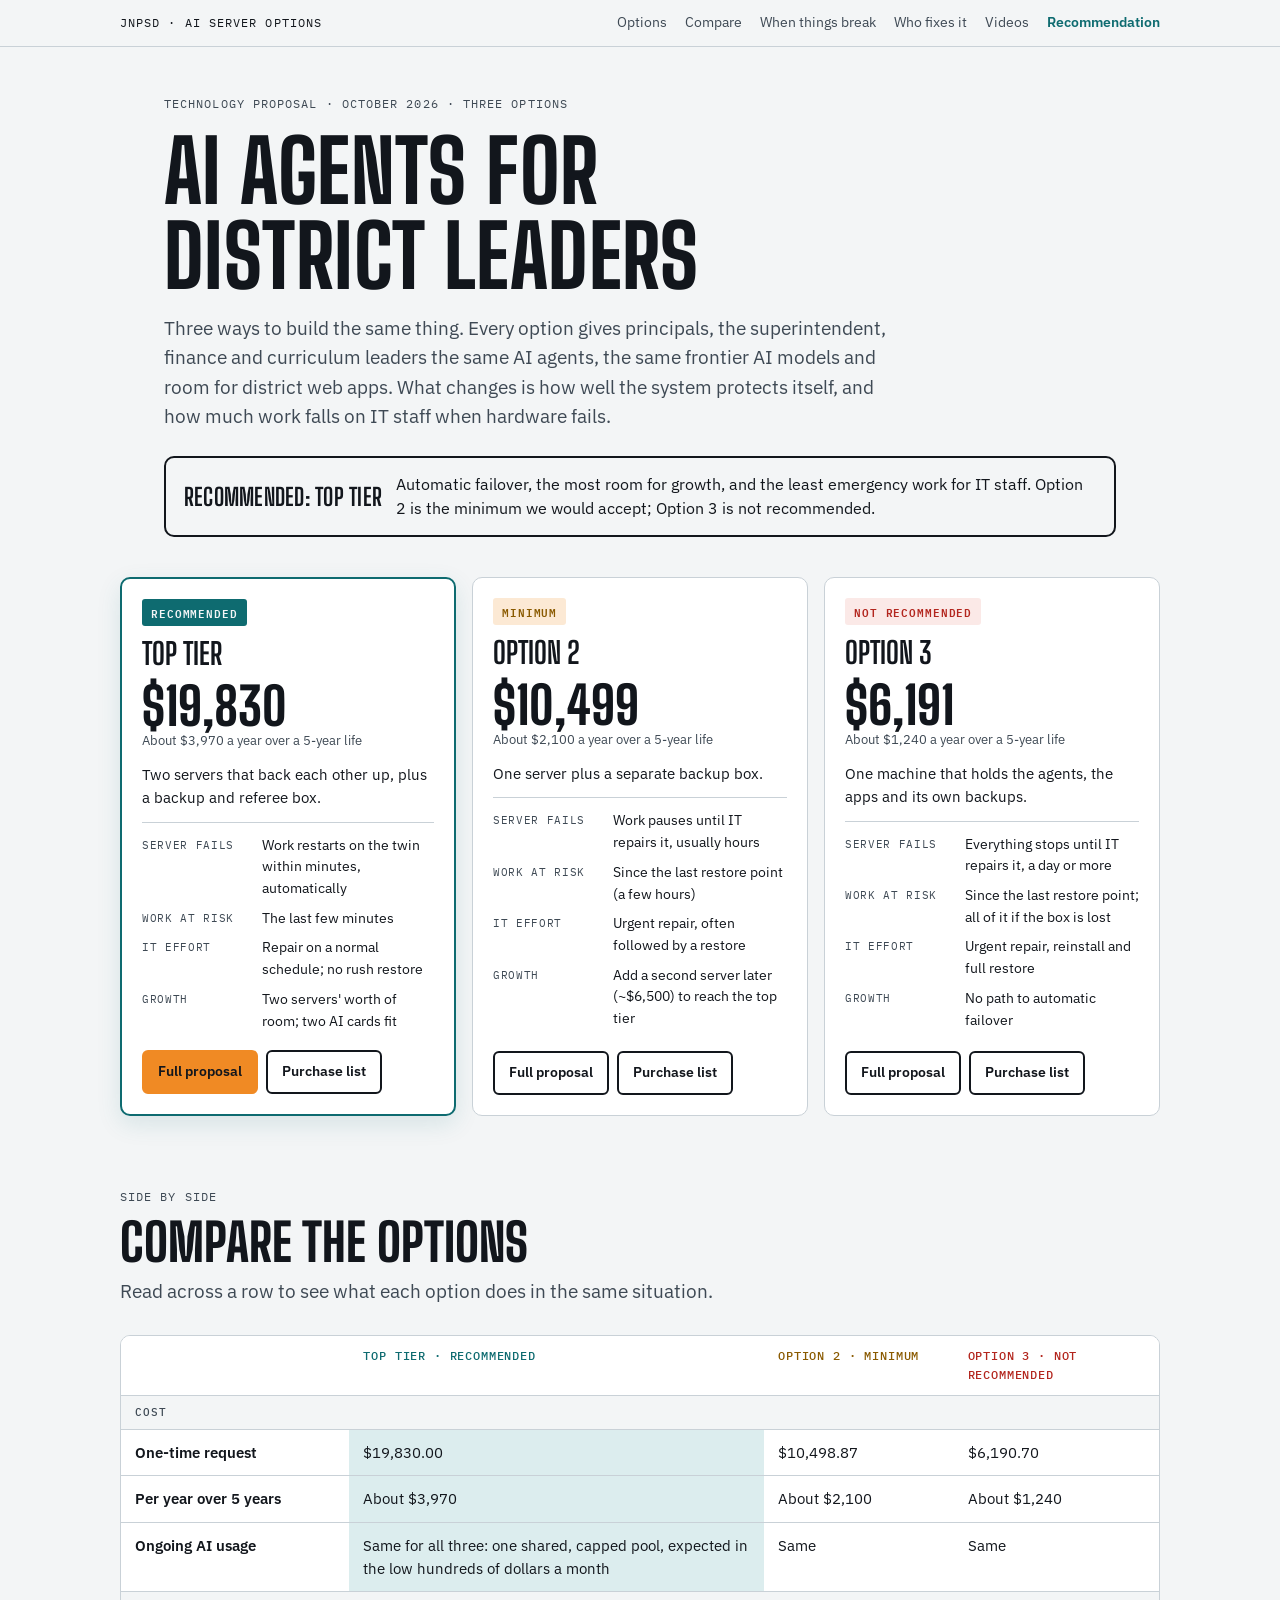
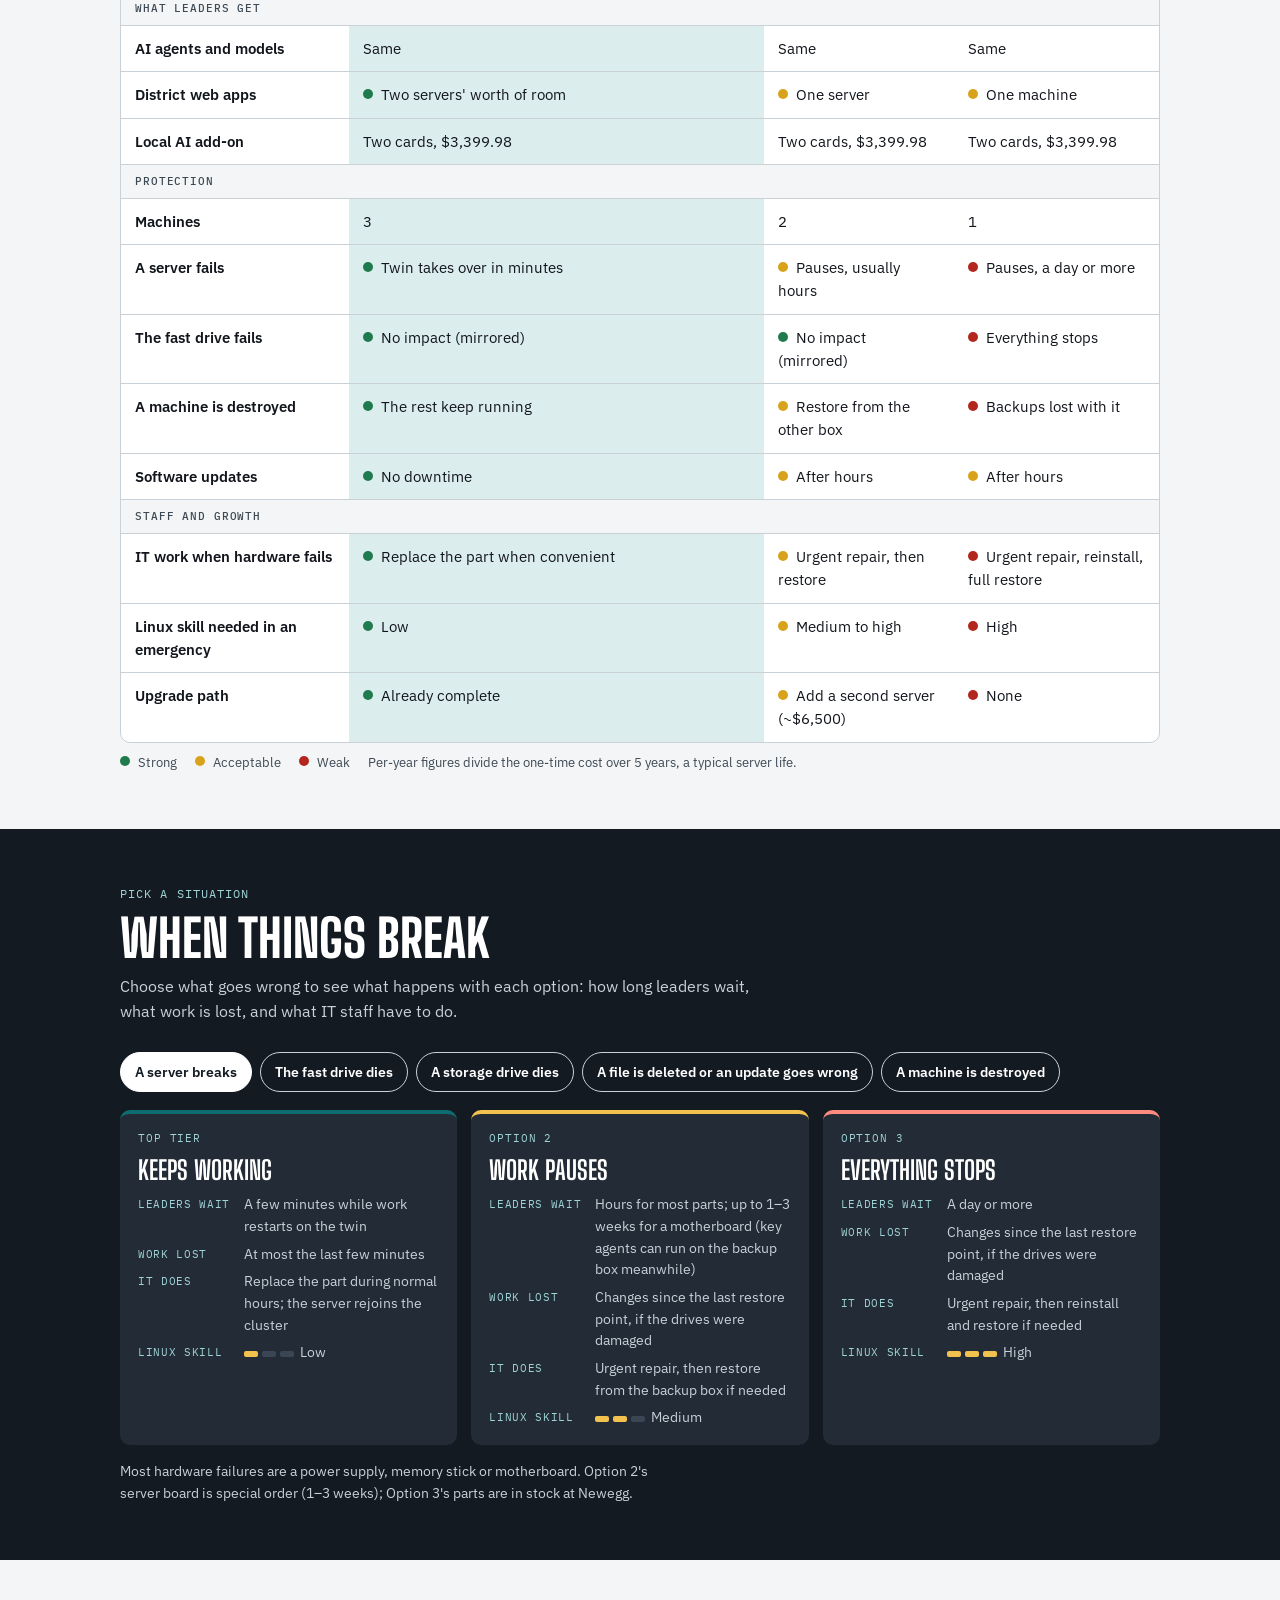
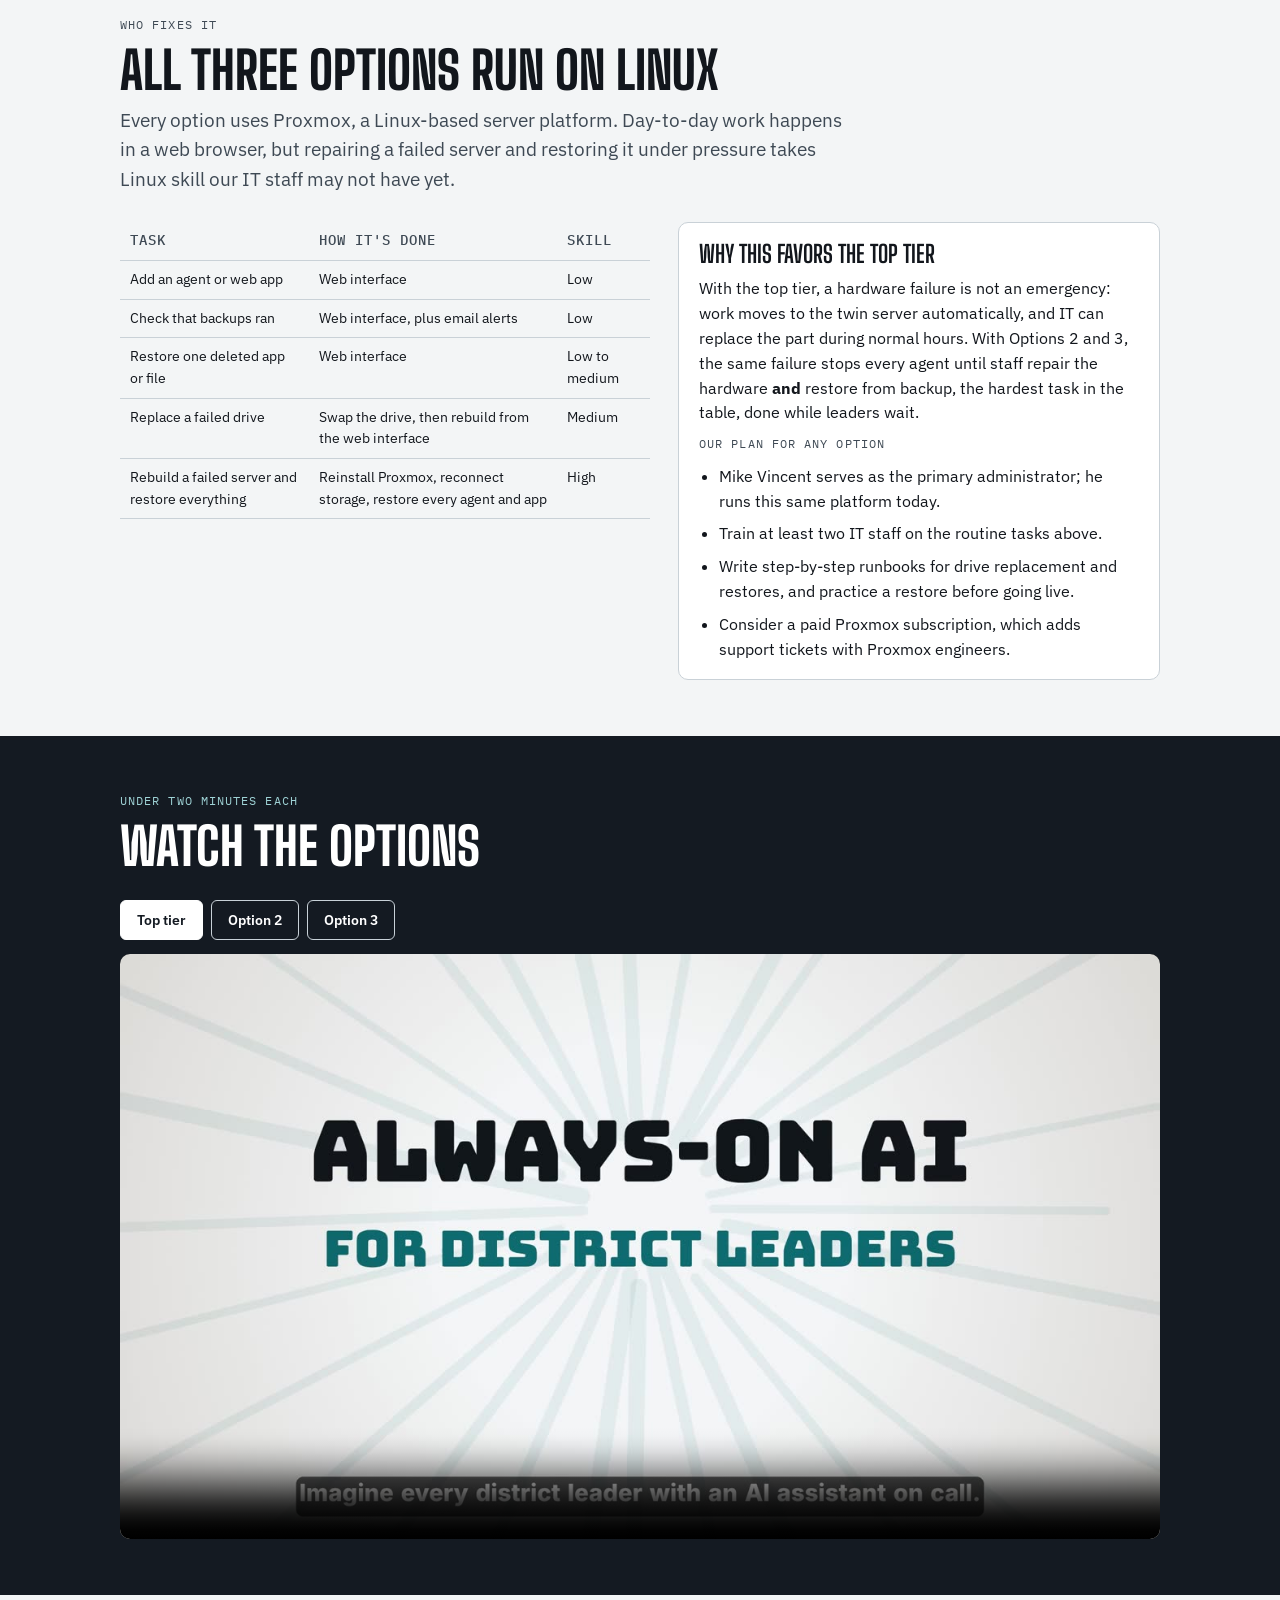
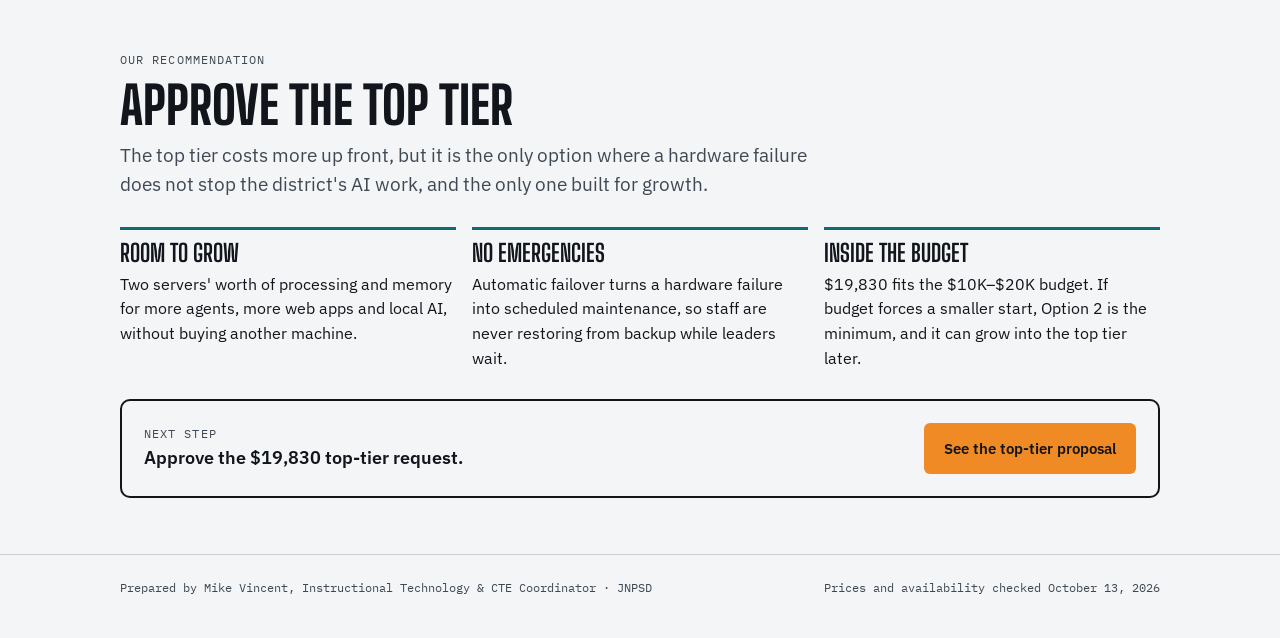
==== index.html @ dfa33cf3 "Add files via upload" ====
<!doctype html>
<html lang="en">
<head>
<meta charset="utf-8">
<meta name="viewport" content="width=device-width, initial-scale=1, viewport-fit=cover">
</head>
<body>
<title>JNPSD AI Server Options</title>
<link rel="preconnect" href="https://fonts.googleapis.com">
<link rel="preconnect" href="https://fonts.gstatic.com" crossorigin>
<link rel="stylesheet" href="https://fonts.googleapis.com/css2?family=Big+Shoulders+Display:wght@700;800&family=IBM+Plex+Mono:wght@500&family=IBM+Plex+Sans:wght@400;500;600;700&display=swap">
<link rel="stylesheet" href="site.css">
<style>
  /* Layout: one reading column; the three options always sit side by side in the same order (Top tier, Option 2, Option 3) so the eye learns the columns once. */
  :root { --tt: var(--teal); --o2: #8A5A00; --o3: var(--bad); }
  @media (prefers-color-scheme: dark) { :root:not([data-theme="light"]) { --o2: #F2C14E; } }
  :root[data-theme="dark"] { --o2: #F2C14E; }

  .hero { padding-block: 48px 32px; display: flex; flex-direction: column; gap: 16px; }
  .hero h1 { max-width: 15ch; }
  .rec-strip { display: flex; gap: 14px; align-items: center; flex-wrap: wrap; border: 2px solid var(--ink); border-radius: 10px; padding: 14px 18px; margin-top: 8px; }
  .rec-strip strong { font-family: var(--f-display); text-transform: uppercase; font-size: 24px; letter-spacing: 0.01em; }
  .rec-strip p { max-width: 70ch; }

  .options { display: grid; grid-template-columns: repeat(3, minmax(0, 1fr)); gap: 16px; }
  @media (max-width: 900px) { .options { grid-template-columns: minmax(0, 1fr); } }
  .opt { background: var(--surface); border: 1px solid var(--rule); border-radius: 10px; padding: 20px; display: flex; flex-direction: column; gap: 12px; min-width: 0; position: relative; }
  .opt.featured { border: 2px solid var(--tt); box-shadow: 0 8px 24px rgba(14,107,112,0.12); }
  .badge { align-self: flex-start; font-family: var(--f-mono); font-size: 11px; letter-spacing: 0.08em; text-transform: uppercase; padding: 5px 9px; border-radius: 3px; font-weight: 600; }
  .b-tt { background: var(--tt); color: var(--bg); }
  .b-o2 { background: var(--warn-soft); color: var(--o2); }
  .b-o3 { background: var(--bad-soft); color: var(--o3); }
  .opt h3 { font-size: 30px; }
  .opt .price { font-family: var(--f-display); font-weight: 800; font-size: 52px; line-height: 0.95; font-variant-numeric: tabular-nums; }
  .opt .per { font-size: 13px; color: var(--ink-2); }
  .opt .one { font-size: 15px; }
  .facts { margin: 0; padding: 0; list-style: none; display: flex; flex-direction: column; gap: 8px; font-size: 14px; border-top: 1px solid var(--rule); padding-top: 12px; }
  .facts li { display: grid; grid-template-columns: 110px minmax(0, 1fr); gap: 10px; }
  .facts .k { font-family: var(--f-mono); font-size: 11px; letter-spacing: 0.06em; text-transform: uppercase; color: var(--ink-2); padding-top: 2px; }
  .opt .links { display: flex; gap: 8px; flex-wrap: wrap; margin-top: auto; padding-top: 6px; }
  .opt .links .btn { padding: 9px 14px; font-size: 14px; }

  table.cmp { min-width: 760px; background: var(--surface); border: 1px solid var(--rule); border-radius: 10px; border-collapse: separate; border-spacing: 0; overflow: hidden; }
  table.cmp th, table.cmp td { padding: 11px 14px; }
  table.cmp thead th { position: sticky; top: 0; background: var(--surface); font-size: 12px; }
  table.cmp thead th:nth-child(2) { color: var(--tt); }
  table.cmp thead th:nth-child(3) { color: var(--o2); }
  table.cmp thead th:nth-child(4) { color: var(--o3); }
  table.cmp td:first-child { font-weight: 600; width: 22%; }
  table.cmp td:nth-child(2) { background: var(--teal-soft); }
  table.cmp tr.group td { background: var(--bg); font-family: var(--f-mono); font-size: 11px; letter-spacing: 0.08em; text-transform: uppercase; color: var(--ink-2); font-weight: 500; padding-block: 8px; }
  table.cmp tr:last-child td { border-bottom: none; }
  .dot { display: inline-block; width: 10px; height: 10px; border-radius: 50%; margin-right: 8px; vertical-align: 1px; }
  .d-good { background: var(--ok); } .d-mid { background: #D9A21B; } .d-bad { background: var(--o3); }
  .legend { display: flex; gap: 18px; flex-wrap: wrap; font-size: 13px; color: var(--ink-2); margin-top: 10px; }

  .scen-pick { display: flex; flex-wrap: wrap; gap: 8px; margin-bottom: 18px; }
  .scen-pick button { font: 600 14px var(--f-body); padding: 10px 14px; border-radius: 999px; border: 1.5px solid var(--band-muted); background: transparent; color: var(--band-ink); cursor: pointer; }
  .scen-pick button[aria-pressed="true"] { background: var(--band-ink); color: var(--band); border-color: var(--band-ink); }
  .scen-grid { display: grid; grid-template-columns: repeat(3, minmax(0, 1fr)); gap: 14px; }
  @media (max-width: 900px) { .scen-grid { grid-template-columns: minmax(0, 1fr); } }
  .scen { background: var(--band-2); border-radius: 10px; padding: 16px 18px; display: flex; flex-direction: column; gap: 10px; min-width: 0; border-top: 4px solid var(--tt); }
  .scen.o2 { border-top-color: #F2C14E; } .scen.o3 { border-top-color: #FF8A80; }
  .scen .name { font-family: var(--f-mono); font-size: 11px; letter-spacing: 0.08em; text-transform: uppercase; color: var(--band-label); }
  .scen .out { font-family: var(--f-display); font-weight: 700; font-size: 26px; line-height: 1.05; text-transform: uppercase; color: var(--band-ink); }
  .scen dl { margin: 0; display: grid; grid-template-columns: 96px minmax(0, 1fr); gap: 6px 10px; font-size: 14px; }
  .scen dt { color: var(--band-label); font-family: var(--f-mono); font-size: 11px; letter-spacing: 0.06em; text-transform: uppercase; padding-top: 2px; }
  .scen dd { margin: 0; color: var(--band-muted); }
  .skill { display: inline-flex; gap: 4px; vertical-align: middle; margin-right: 6px; }
  .skill i { width: 14px; height: 6px; border-radius: 2px; background: #3A4654; }
  .skill i.on { background: #F2C14E; }
  .scen-note { margin-top: 16px; font-size: 14px; }

  .staff { display: grid; grid-template-columns: minmax(0, 1.1fr) minmax(0, 1fr); gap: 28px; align-items: start; }
  @media (max-width: 860px) { .staff { grid-template-columns: minmax(0, 1fr); } }
  .staff ul { margin: 0; padding-left: 20px; display: flex; flex-direction: column; gap: 8px; }
  .callout { background: var(--surface); border: 1px solid var(--rule); border-radius: 10px; padding: 18px 20px; display: flex; flex-direction: column; gap: 10px; }
  .callout h3 { font-size: 24px; }
  table.tasks td, table.tasks th { padding: 8px 10px; font-size: 14px; }

  .vid-tabs { display: flex; gap: 8px; flex-wrap: wrap; margin-bottom: 14px; }
  .vid-tabs button { font: 600 14px var(--f-body); padding: 10px 16px; border-radius: 6px; border: 1.5px solid var(--band-muted); background: transparent; color: var(--band-ink); cursor: pointer; }
  .vid-tabs button[aria-selected="true"] { background: var(--band-ink); color: var(--band); border-color: var(--band-ink); }
  .video-frame { border-radius: 10px; overflow: hidden; background: #000; aspect-ratio: 16 / 9; max-width: 100%; }
  .video-frame video { width: 100%; height: 100%; object-fit: contain; }

  .why { display: grid; grid-template-columns: repeat(3, minmax(0, 1fr)); gap: 16px; }
  @media (max-width: 860px) { .why { grid-template-columns: minmax(0, 1fr); } }
  .why div { border-top: 3px solid var(--tt); padding-top: 10px; display: flex; flex-direction: column; gap: 6px; }
  .why h3 { font-size: 24px; }
  .closing { display: flex; justify-content: space-between; align-items: center; gap: 20px; flex-wrap: wrap; padding: 22px; border: 2px solid var(--ink); border-radius: 10px; }
</style>

<header class="topbar">
  <div class="wrap">
    <a class="brand" href="#top">JNPSD · AI server options</a>
    <nav class="nav" aria-label="Sections">
      <a href="#options">Options</a>
      <a href="#compare">Compare</a>
      <a href="#failures">When things break</a>
      <a href="#staff">Who fixes it</a>
      <a href="#videos">Videos</a>
      <a class="cta-link" href="#recommendation">Recommendation</a>
    </nav>
  </div>
</header>

<main id="top">
  <section class="hero">
    <div class="wrap" style="display: flex; flex-direction: column; gap: 16px">
      <div class="eyebrow">Technology proposal · October 2026 · Three options</div>
      <h1>AI agents for district leaders</h1>
      <p class="lede">Three ways to build the same thing. Every option gives principals, the superintendent, finance and curriculum leaders the same AI agents, the same frontier AI models and room for district web apps. What changes is how well the system protects itself, and how much work falls on IT staff when hardware fails.</p>
      <div class="rec-strip">
        <strong>Recommended: Top tier</strong>
        <p>Automatic failover, the most room for growth, and the least emergency work for IT staff. Option 2 is the minimum we would accept; Option 3 is not recommended.</p>
      </div>
    </div>
  </section>

  <section id="options" style="padding-top: 8px">
    <div class="wrap">
      <div class="options">
        <article class="opt featured">
          <span class="badge b-tt">Recommended</span>
          <h3>Top tier</h3>
          <div><div class="price">$19,830</div><div class="per">About $3,970 a year over a 5-year life</div></div>
          <p class="one">Two servers that back each other up, plus a backup and referee box.</p>
          <ul class="facts">
            <li><span class="k">Server fails</span><span>Work restarts on the twin within minutes, automatically</span></li>
            <li><span class="k">Work at risk</span><span>The last few minutes</span></li>
            <li><span class="k">IT effort</span><span>Repair on a normal schedule; no rush restore</span></li>
            <li><span class="k">Growth</span><span>Two servers' worth of room; two AI cards fit</span></li>
          </ul>
          <div class="links"><a class="btn btn-primary" href="top-tier/">Full proposal</a><a class="btn btn-ghost" href="top-tier/purchase-list.html">Purchase list</a></div>
        </article>
        <article class="opt">
          <span class="badge b-o2">Minimum</span>
          <h3>Option 2</h3>
          <div><div class="price">$10,499</div><div class="per">About $2,100 a year over a 5-year life</div></div>
          <p class="one">One server plus a separate backup box.</p>
          <ul class="facts">
            <li><span class="k">Server fails</span><span>Work pauses until IT repairs it, usually hours</span></li>
            <li><span class="k">Work at risk</span><span>Since the last restore point (a few hours)</span></li>
            <li><span class="k">IT effort</span><span>Urgent repair, often followed by a restore</span></li>
            <li><span class="k">Growth</span><span>Add a second server later (~$6,500) to reach the top tier</span></li>
          </ul>
          <div class="links"><a class="btn btn-ghost" href="option-2/">Full proposal</a><a class="btn btn-ghost" href="option-2/purchase-list.html">Purchase list</a></div>
        </article>
        <article class="opt">
          <span class="badge b-o3">Not recommended</span>
          <h3>Option 3</h3>
          <div><div class="price">$6,191</div><div class="per">About $1,240 a year over a 5-year life</div></div>
          <p class="one">One machine that holds the agents, the apps and its own backups.</p>
          <ul class="facts">
            <li><span class="k">Server fails</span><span>Everything stops until IT repairs it, a day or more</span></li>
            <li><span class="k">Work at risk</span><span>Since the last restore point; all of it if the box is lost</span></li>
            <li><span class="k">IT effort</span><span>Urgent repair, reinstall and full restore</span></li>
            <li><span class="k">Growth</span><span>No path to automatic failover</span></li>
          </ul>
          <div class="links"><a class="btn btn-ghost" href="option-3/">Full proposal</a><a class="btn btn-ghost" href="option-3/purchase-list.html">Purchase list</a></div>
        </article>
      </div>
    </div>
  </section>

  <section id="compare" style="padding-top: 16px">
    <div class="wrap">
      <div class="section-head">
        <div class="eyebrow">Side by side</div>
        <h2>Compare the options</h2>
        <p class="lede">Read across a row to see what each option does in the same situation.</p>
      </div>
      <div class="table-scroll">
        <table class="cmp">
          <thead><tr><th></th><th>Top tier · Recommended</th><th>Option 2 · Minimum</th><th>Option 3 · Not recommended</th></tr></thead>
          <tbody>
            <tr class="group"><td colspan="4">Cost</td></tr>
            <tr><td>One-time request</td><td>$19,830.00</td><td>$10,498.87</td><td>$6,190.70</td></tr>
            <tr><td>Per year over 5 years</td><td>About $3,970</td><td>About $2,100</td><td>About $1,240</td></tr>
            <tr><td>Ongoing AI usage</td><td>Same for all three: one shared, capped pool, expected in the low hundreds of dollars a month</td><td>Same</td><td>Same</td></tr>
            <tr class="group"><td colspan="4">What leaders get</td></tr>
            <tr><td>AI agents and models</td><td>Same</td><td>Same</td><td>Same</td></tr>
            <tr><td>District web apps</td><td><span class="dot d-good"></span>Two servers' worth of room</td><td><span class="dot d-mid"></span>One server</td><td><span class="dot d-mid"></span>One machine</td></tr>
            <tr><td>Local AI add-on</td><td>Two cards, $3,399.98</td><td>Two cards, $3,399.98</td><td>Two cards, $3,399.98</td></tr>
            <tr class="group"><td colspan="4">Protection</td></tr>
            <tr><td>Machines</td><td>3</td><td>2</td><td>1</td></tr>
            <tr><td>A server fails</td><td><span class="dot d-good"></span>Twin takes over in minutes</td><td><span class="dot d-mid"></span>Pauses, usually hours</td><td><span class="dot d-bad"></span>Pauses, a day or more</td></tr>
            <tr><td>The fast drive fails</td><td><span class="dot d-good"></span>No impact (mirrored)</td><td><span class="dot d-good"></span>No impact (mirrored)</td><td><span class="dot d-bad"></span>Everything stops</td></tr>
            <tr><td>A machine is destroyed</td><td><span class="dot d-good"></span>The rest keep running</td><td><span class="dot d-mid"></span>Restore from the other box</td><td><span class="dot d-bad"></span>Backups lost with it</td></tr>
            <tr><td>Software updates</td><td><span class="dot d-good"></span>No downtime</td><td><span class="dot d-mid"></span>After hours</td><td><span class="dot d-mid"></span>After hours</td></tr>
            <tr class="group"><td colspan="4">Staff and growth</td></tr>
            <tr><td>IT work when hardware fails</td><td><span class="dot d-good"></span>Replace the part when convenient</td><td><span class="dot d-mid"></span>Urgent repair, then restore</td><td><span class="dot d-bad"></span>Urgent repair, reinstall, full restore</td></tr>
            <tr><td>Linux skill needed in an emergency</td><td><span class="dot d-good"></span>Low</td><td><span class="dot d-mid"></span>Medium to high</td><td><span class="dot d-bad"></span>High</td></tr>
            <tr><td>Upgrade path</td><td><span class="dot d-good"></span>Already complete</td><td><span class="dot d-mid"></span>Add a second server (~$6,500)</td><td><span class="dot d-bad"></span>None</td></tr>
          </tbody>
        </table>
      </div>
      <div class="legend"><span><span class="dot d-good"></span>Strong</span><span><span class="dot d-mid"></span>Acceptable</span><span><span class="dot d-bad"></span>Weak</span><span>Per-year figures divide the one-time cost over 5 years, a typical server life.</span></div>
    </div>
  </section>

  <section id="failures" class="band">
    <div class="wrap">
      <div class="section-head">
        <div class="eyebrow">Pick a situation</div>
        <h2>When things break</h2>
        <p>Choose what goes wrong to see what happens with each option: how long leaders wait, what work is lost, and what IT staff have to do.</p>
      </div>
      <div class="scen-pick" role="group" aria-label="Failure situations" id="scen-pick"></div>
      <div class="scen-grid" id="scen-grid" aria-live="polite"></div>
      <p class="scen-note" id="scen-note"></p>
    </div>
  </section>

  <section id="staff">
    <div class="wrap">
      <div class="section-head">
        <div class="eyebrow">Who fixes it</div>
        <h2>All three options run on Linux</h2>
        <p class="lede">Every option uses Proxmox, a Linux-based server platform. Day-to-day work happens in a web browser, but repairing a failed server and restoring it under pressure takes Linux skill our IT staff may not have yet.</p>
      </div>
      <div class="staff">
        <div class="table-scroll">
          <table class="tasks">
            <thead><tr><th>Task</th><th>How it's done</th><th>Skill</th></tr></thead>
            <tbody>
              <tr><td>Add an agent or web app</td><td>Web interface</td><td>Low</td></tr>
              <tr><td>Check that backups ran</td><td>Web interface, plus email alerts</td><td>Low</td></tr>
              <tr><td>Restore one deleted app or file</td><td>Web interface</td><td>Low to medium</td></tr>
              <tr><td>Replace a failed drive</td><td>Swap the drive, then rebuild from the web interface</td><td>Medium</td></tr>
              <tr><td>Rebuild a failed server and restore everything</td><td>Reinstall Proxmox, reconnect storage, restore every agent and app</td><td>High</td></tr>
            </tbody>
          </table>
        </div>
        <div class="callout">
          <h3>Why this favors the top tier</h3>
          <p>With the top tier, a hardware failure is not an emergency: work moves to the twin server automatically, and IT can replace the part during normal hours. With Options 2 and 3, the same failure stops every agent until staff repair the hardware <strong>and</strong> restore from backup, the hardest task in the table, done while leaders wait.</p>
          <div class="eyebrow">Our plan for any option</div>
          <ul>
            <li>Mike Vincent serves as the primary administrator; he runs this same platform today.</li>
            <li>Train at least two IT staff on the routine tasks above.</li>
            <li>Write step-by-step runbooks for drive replacement and restores, and practice a restore before going live.</li>
            <li>Consider a paid Proxmox subscription, which adds support tickets with Proxmox engineers.</li>
          </ul>
        </div>
      </div>
    </div>
  </section>

  <section id="videos" class="band">
    <div class="wrap">
      <div class="section-head">
        <div class="eyebrow">Under two minutes each</div>
        <h2>Watch the options</h2>
      </div>
      <div class="vid-tabs" role="tablist" aria-label="Option videos">
        <button role="tab" id="tab-tt" aria-selected="true" aria-controls="vid-panel" data-src="top-tier/video/commercial.mp4" data-poster="top-tier/img/poster.jpg">Top tier</button>
        <button role="tab" id="tab-o2" aria-selected="false" aria-controls="vid-panel" data-src="option-2/video/commercial.mp4" data-poster="option-2/img/poster.jpg">Option 2</button>
        <button role="tab" id="tab-o3" aria-selected="false" aria-controls="vid-panel" data-src="option-3/video/commercial.mp4" data-poster="option-3/img/poster.jpg">Option 3</button>
      </div>
      <div class="video-frame" id="vid-panel" role="tabpanel" aria-labelledby="tab-tt">
        <video id="vid" controls preload="metadata" playsinline poster="top-tier/img/poster.jpg" src="top-tier/video/commercial.mp4"></video>
      </div>
    </div>
  </section>

  <section id="recommendation">
    <div class="wrap">
      <div class="section-head">
        <div class="eyebrow">Our recommendation</div>
        <h2>Approve the top tier</h2>
        <p class="lede">The top tier costs more up front, but it is the only option where a hardware failure does not stop the district's AI work, and the only one built for growth.</p>
      </div>
      <div class="why">
        <div><h3>Room to grow</h3><p>Two servers' worth of processing and memory for more agents, more web apps and local AI, without buying another machine.</p></div>
        <div><h3>No emergencies</h3><p>Automatic failover turns a hardware failure into scheduled maintenance, so staff are never restoring from backup while leaders wait.</p></div>
        <div><h3>Inside the budget</h3><p>$19,830 fits the $10K–$20K budget. If budget forces a smaller start, Option 2 is the minimum, and it can grow into the top tier later.</p></div>
      </div>
      <div class="closing" style="margin-top: 28px">
        <div><div class="eyebrow">Next step</div><p style="font-size: 18px; font-weight: 600">Approve the $19,830 top-tier request.</p></div>
        <a class="btn btn-primary" href="top-tier/">See the top-tier proposal</a>
      </div>
    </div>
  </section>
</main>

<footer class="footer">
  <div class="wrap">
    <span>Prepared by Mike Vincent, Instructional Technology &amp; CTE Coordinator · JNPSD</span>
    <span>Prices and availability checked October 13, 2026</span>
  </div>
</footer>

<script>
(function () {
  // What happens in each situation, per option. Skill: 1 low … 3 high.
  const SCEN = [
    { id: 'server', label: 'A server breaks', note: 'Most hardware failures are a power supply, memory stick or motherboard. Option 2\'s server board is special order (1–3 weeks); Option 3\'s parts are in stock at Newegg.',
      o: [
        { out: 'Keeps working', wait: 'A few minutes while work restarts on the twin', lost: 'At most the last few minutes', it: 'Replace the part during normal hours; the server rejoins the cluster', skill: 1 },
        { out: 'Work pauses', wait: 'Hours for most parts; up to 1–3 weeks for a motherboard (key agents can run on the backup box meanwhile)', lost: 'Changes since the last restore point, if the drives were damaged', it: 'Urgent repair, then restore from the backup box if needed', skill: 2 },
        { out: 'Everything stops', wait: 'A day or more', lost: 'Changes since the last restore point, if the drives were damaged', it: 'Urgent repair, then reinstall and restore if needed', skill: 3 },
      ] },
    { id: 'fast', label: 'The fast drive dies', note: 'The fast NVMe drive holds the agents and apps. Mirroring means a second copy is always running.',
      o: [
        { out: 'Keeps working', wait: 'None', lost: 'Nothing', it: 'Swap the drive when convenient; the mirror rebuilds', skill: 1 },
        { out: 'Keeps working', wait: 'None', lost: 'Nothing', it: 'Swap the drive when convenient; the mirror rebuilds', skill: 1 },
        { out: 'Everything stops', wait: 'A day or two', lost: 'Changes since the last restore point', it: 'Replace the drive, reinstall Proxmox, restore every agent and app', skill: 3 },
      ] },
    { id: 'disk', label: 'A storage drive dies', note: 'Every option can lose one storage drive without losing data. A second failure before the rebuild finishes is the risk.',
      o: [
        { out: 'Keeps working', wait: 'None', lost: 'Nothing; a spare drive is already on the shelf', it: 'Swap in the spare; the pool rebuilds', skill: 2 },
        { out: 'Keeps working', wait: 'None', lost: 'Nothing', it: 'Order and swap the drive; the mirror rebuilds', skill: 2 },
        { out: 'Keeps working', wait: 'None', lost: 'Nothing, unless a second drive fails during the rebuild', it: 'Order and swap the drive; the pool rebuilds', skill: 2 },
      ] },
    { id: 'oops', label: 'A file is deleted or an update goes wrong', note: 'Restore points cover mistakes in every option. Restoring one app is a few clicks in the web interface.',
      o: [
        { out: 'Roll it back', wait: 'Minutes for the affected app', lost: 'Changes since the last restore point (nightly)', it: 'Restore that app from the web interface', skill: 1 },
        { out: 'Roll it back', wait: 'Minutes for the affected app', lost: 'Changes since the last restore point (every few hours)', it: 'Restore that app from the web interface', skill: 1 },
        { out: 'Roll it back', wait: 'Minutes for the affected app', lost: 'Changes since the last restore point (every few hours)', it: 'Restore that app from the web interface', skill: 1 },
      ] },
    { id: 'lost', label: 'A machine is destroyed', note: 'Fire, theft, a power surge or a failed controller. A whole-room event affects every option, so an off-site copy of the backups is wise in all three.',
      o: [
        { out: 'Keeps working', wait: 'Minutes if a server is lost; none if the backup box is lost', lost: 'At most the last few minutes', it: 'Replace the machine and rejoin it to the cluster', skill: 2 },
        { out: 'Work pauses', wait: 'Days to weeks to replace the server; key agents can run on the backup box', lost: 'Changes since the last restore point', it: 'Rebuild the server and restore everything from the backup box', skill: 3 },
        { out: 'Everything lost', wait: 'Weeks to rebuild from scratch', lost: 'Everything, unless an off-site copy was kept', it: 'Buy new hardware and rebuild every agent and app', skill: 3 },
      ] },
  ];
  const NAMES = [['tt', 'Top tier'], ['o2', 'Option 2'], ['o3', 'Option 3']];
  const SKILL = ['', 'Low', 'Medium', 'High'];
  const pick = document.getElementById('scen-pick'), grid = document.getElementById('scen-grid'), note = document.getElementById('scen-note');
  const esc = (s) => String(s).replace(/[&<>"]/g, (c) => ({ '&': '&amp;', '<': '&lt;', '>': '&gt;', '"': '&quot;' }[c]));
  function show(id) {
    const sc = SCEN.find((x) => x.id === id) || SCEN[0];
    pick.querySelectorAll('button').forEach((b) => b.setAttribute('aria-pressed', String(b.dataset.id === sc.id)));
    grid.innerHTML = sc.o.map((r, i) => `
      <div class="scen ${NAMES[i][0]}">
        <div class="name">${NAMES[i][1]}</div>
        <div class="out">${esc(r.out)}</div>
        <dl>
          <dt>Leaders wait</dt><dd>${esc(r.wait)}</dd>
          <dt>Work lost</dt><dd>${esc(r.lost)}</dd>
          <dt>IT does</dt><dd>${esc(r.it)}</dd>
          <dt>Linux skill</dt><dd><span class="skill" aria-hidden="true">${[1, 2, 3].map((n) => `<i class="${n <= r.skill ? 'on' : ''}"></i>`).join('')}</span>${SKILL[r.skill]}</dd>
        </dl>
      </div>`).join('');
    note.textContent = sc.note;
  }
  pick.innerHTML = SCEN.map((s) => `<button type="button" data-id="${s.id}" aria-pressed="false">${esc(s.label)}</button>`).join('');
  pick.addEventListener('click', (e) => { const b = e.target.closest('button'); if (b) show(b.dataset.id); });
  show('server');

  // video tabs
  const vid = document.getElementById('vid'), panel = document.getElementById('vid-panel');
  document.querySelectorAll('.vid-tabs button').forEach((b) => b.addEventListener('click', () => {
    document.querySelectorAll('.vid-tabs button').forEach((x) => x.setAttribute('aria-selected', String(x === b)));
    vid.pause(); vid.poster = b.dataset.poster; vid.src = b.dataset.src; vid.load();
    panel.setAttribute('aria-labelledby', b.id);
  }));
})();
</script>

</body>
</html>
---- site.css ----
/* Layout: a single reading column (max 1080px) with full-bleed bands for the video and the "four layers" story. Same identity as the printed packet. */
:root {
  --bg: #F3F5F6;
  --surface: #FFFFFF;
  --ink: #12161C;
  --ink-2: #3E4954;
  --rule: #C9D1D7;
  --teal: #0E6B70;
  --teal-soft: #DCEDEE;
  --accent: #F08A24;
  --on-accent: #12161C;
  --band: #141A22;
  --band-2: #222B36;
  --band-ink: #FFFFFF;
  --band-muted: #C8D1D8;
  --band-label: #9FD3D6;
  --ok: #1F7A4D;
  --ok-soft: #DDF1E6;
  --warn: #9A5300;
  --warn-soft: #FCE9D4;
  --bad: #B3261E;
  --bad-soft: #FBE9E7;
  --f-display: 'Big Shoulders Display', 'Arial Narrow', 'Helvetica Neue', sans-serif;
  --f-body: 'IBM Plex Sans', 'Helvetica Neue', Arial, sans-serif;
  --f-mono: 'IBM Plex Mono', 'Courier New', monospace;
}
@media (prefers-color-scheme: dark) {
  :root:not([data-theme="light"]) {
    --bg: #0F1419; --surface: #18202A; --ink: #E9EEF1; --ink-2: #A9B6C0; --rule: #2E3A46;
    --teal: #5FC0C5; --teal-soft: #15343A; --accent: #F59A3C; --on-accent: #12161C;
    --band: #0A0E13; --band-2: #1C252F; --band-ink: #FFFFFF; --band-muted: #B9C4CC; --band-label: #9FD3D6;
    --ok: #6FD39D; --ok-soft: #15362A; --warn: #F5B26B; --warn-soft: #3A2814; --bad: #FF8A80; --bad-soft: #3A1714;
    color-scheme: dark;
  }
}
:root[data-theme="dark"] {
  --bg: #0F1419; --surface: #18202A; --ink: #E9EEF1; --ink-2: #A9B6C0; --rule: #2E3A46;
  --teal: #5FC0C5; --teal-soft: #15343A; --accent: #F59A3C; --on-accent: #12161C;
  --band: #0A0E13; --band-2: #1C252F; --band-ink: #FFFFFF; --band-muted: #B9C4CC; --band-label: #9FD3D6;
  --ok: #6FD39D; --ok-soft: #15362A; --warn: #F5B26B; --warn-soft: #3A2814; --bad: #FF8A80; --bad-soft: #3A1714;
  color-scheme: dark;
}

* { box-sizing: border-box; }
body { margin: 0; background: var(--bg); color: var(--ink); font-family: var(--f-body); font-size: 16px; line-height: 1.55; }
a { color: var(--teal); text-underline-offset: 3px; }
a:focus-visible, button:focus-visible { outline: 3px solid var(--accent); outline-offset: 2px; border-radius: 4px; }
img, video { max-width: 100%; height: auto; display: block; }

.wrap { max-width: 1080px; margin: 0 auto; padding-inline: 20px; }
.eyebrow { font-family: var(--f-mono); font-size: 12px; letter-spacing: 0.09em; text-transform: uppercase; color: var(--ink-2); }
h1, h2, h3 { font-family: var(--f-display); text-transform: uppercase; line-height: 0.98; margin: 0; text-wrap: balance; }
h1 { font-weight: 800; font-size: clamp(46px, 7.5vw, 86px); letter-spacing: 0.005em; }
h2 { font-weight: 800; font-size: clamp(34px, 5vw, 52px); }
h3 { font-weight: 700; font-size: 26px; line-height: 1.05; }
p { margin: 0; max-width: 66ch; }
.lede { font-size: 19px; color: var(--ink-2); }
.num { font-variant-numeric: tabular-nums; }

/* top bar */
.topbar { position: sticky; top: env(safe-area-inset-top, 0px); z-index: 10; background: var(--bg); border-bottom: 1px solid var(--rule); }
.topbar .wrap { display: flex; align-items: center; justify-content: space-between; gap: 16px; padding-block: 12px; flex-wrap: wrap; }
.brand { font-family: var(--f-mono); font-size: 12px; letter-spacing: 0.09em; text-transform: uppercase; color: var(--ink); text-decoration: none; }
.nav { display: flex; gap: 6px 18px; flex-wrap: wrap; font-size: 14px; }
.nav a { color: var(--ink-2); text-decoration: none; }
.nav a:hover { color: var(--teal); }
.nav a.cta-link { color: var(--teal); font-weight: 600; }

.btn { display: inline-flex; align-items: center; gap: 8px; font-family: var(--f-body); font-weight: 600; font-size: 15px; padding: 12px 18px; border-radius: 6px; text-decoration: none; border: 2px solid transparent; cursor: pointer; }
.btn-primary { background: var(--accent); color: var(--on-accent); }
.btn-primary:hover { filter: brightness(1.05); }
.btn-ghost { border-color: var(--ink); color: var(--ink); background: transparent; }
.btn-ghost:hover { background: var(--ink); color: var(--bg); }

section { padding-block: 56px; }
.section-head { display: flex; flex-direction: column; gap: 10px; margin-bottom: 28px; }
.grid-2 { display: grid; grid-template-columns: repeat(2, minmax(0, 1fr)); gap: 24px; }
.grid-3 { display: grid; grid-template-columns: repeat(3, minmax(0, 1fr)); gap: 20px; }
.grid-4 { display: grid; grid-template-columns: repeat(4, minmax(0, 1fr)); gap: 18px; }
@media (max-width: 900px) { .grid-4 { grid-template-columns: repeat(2, minmax(0, 1fr)); } .grid-3 { grid-template-columns: minmax(0, 1fr); } }
@media (max-width: 640px) { .grid-2, .grid-4 { grid-template-columns: minmax(0, 1fr); } section { padding-block: 40px; } }

.band { background: var(--band); color: var(--band-ink); }
.band .eyebrow { color: var(--band-label); }
.band p { color: var(--band-muted); }

.chip { display: inline-flex; align-items: center; gap: 6px; font-family: var(--f-mono); font-size: 11px; letter-spacing: 0.06em; text-transform: uppercase; padding: 4px 8px; border-radius: 3px; white-space: nowrap; }
.chip-ok { background: var(--ok-soft); color: var(--ok); }
.chip-warn { background: var(--warn-soft); color: var(--warn); }
.chip::before { content: ''; width: 7px; height: 7px; border-radius: 50%; background: currentColor; }

.table-scroll { overflow-x: auto; }
table { border-collapse: collapse; width: 100%; font-size: 15px; }
th, td { text-align: left; vertical-align: top; padding: 10px 12px; border-bottom: 1px solid var(--rule); }
th { font-family: var(--f-mono); font-size: 11px; letter-spacing: 0.07em; text-transform: uppercase; color: var(--ink-2); font-weight: 500; }
td.r, th.r { text-align: right; font-variant-numeric: tabular-nums; white-space: nowrap; }
tr.total td { font-weight: 700; border-bottom: none; background: var(--accent); color: var(--on-accent); }

.footer { border-top: 1px solid var(--rule); padding-block: 24px 40px; font-family: var(--f-mono); font-size: 12px; color: var(--ink-2); }
.footer .wrap { display: flex; justify-content: space-between; gap: 12px; flex-wrap: wrap; }

@media (prefers-reduced-motion: reduce) { * { scroll-behavior: auto !important; transition: none !important; } }
html { scroll-behavior: smooth; scroll-padding-top: 72px; }
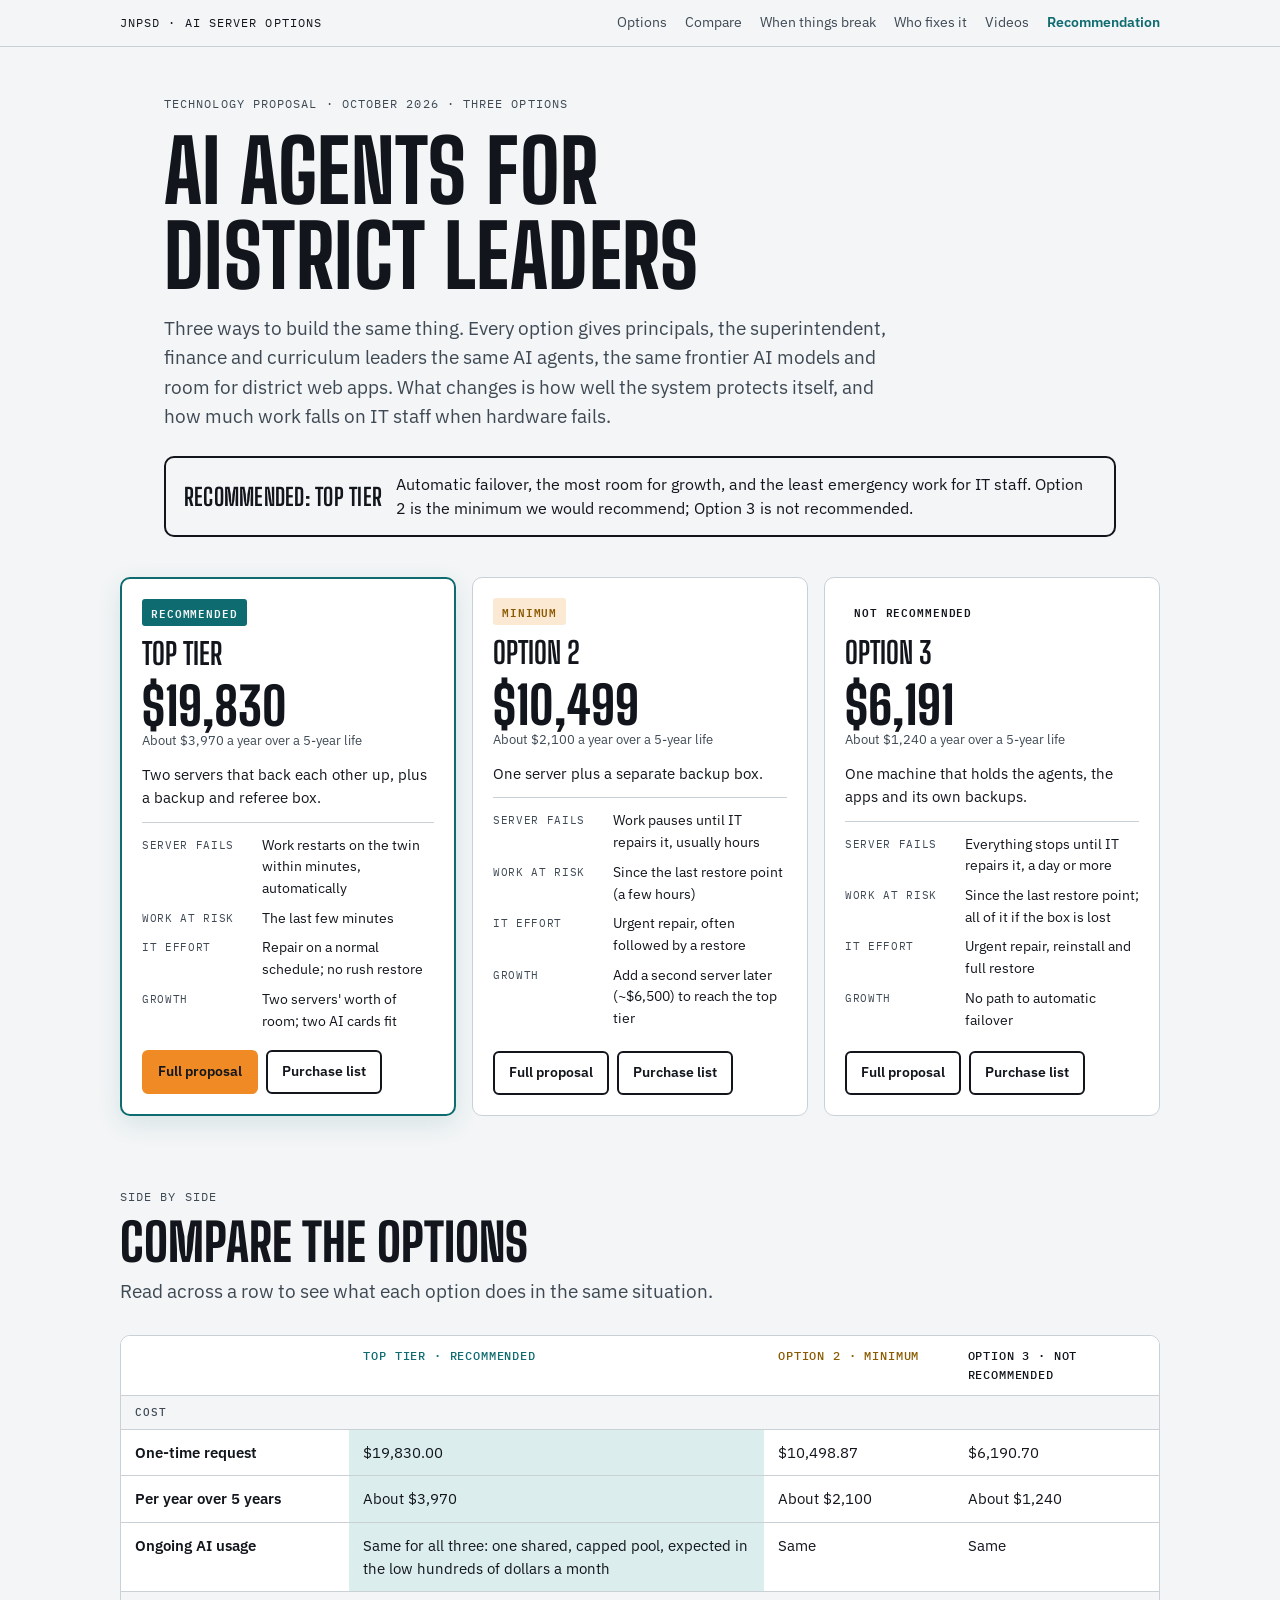
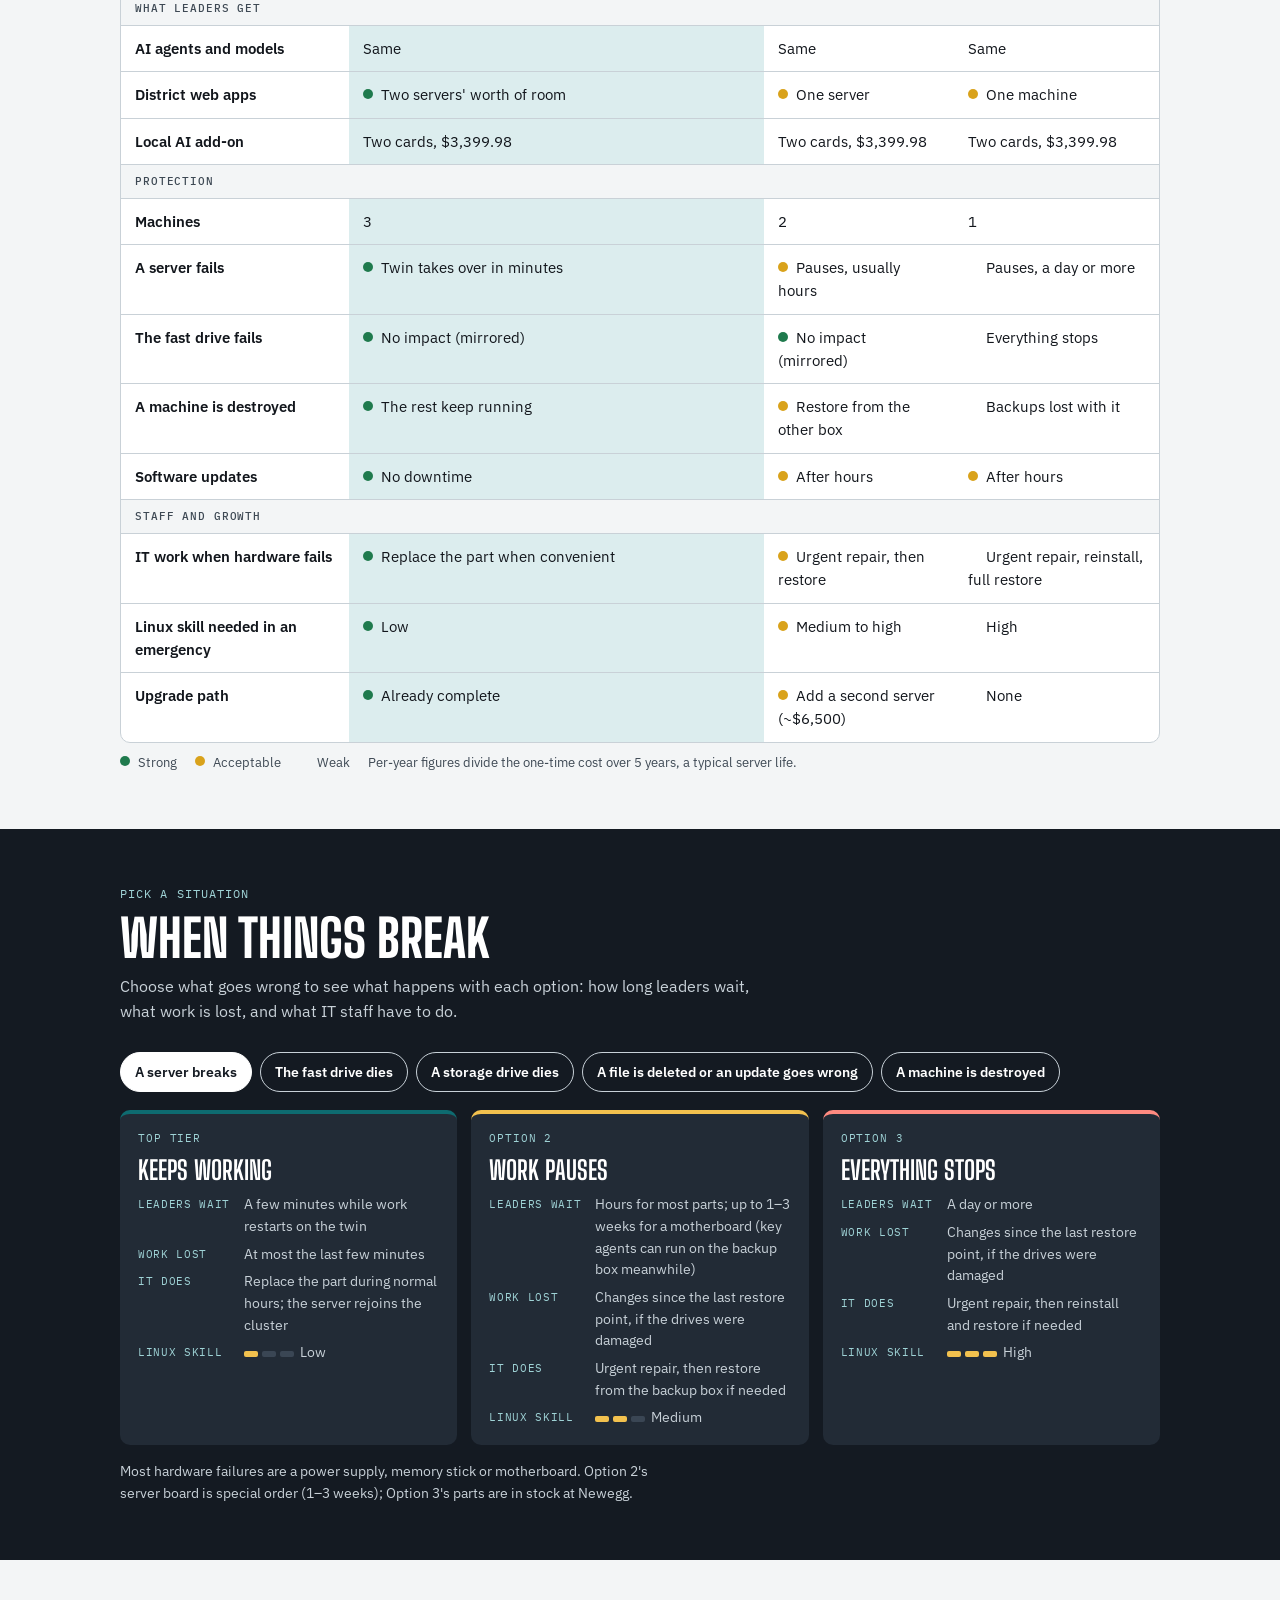
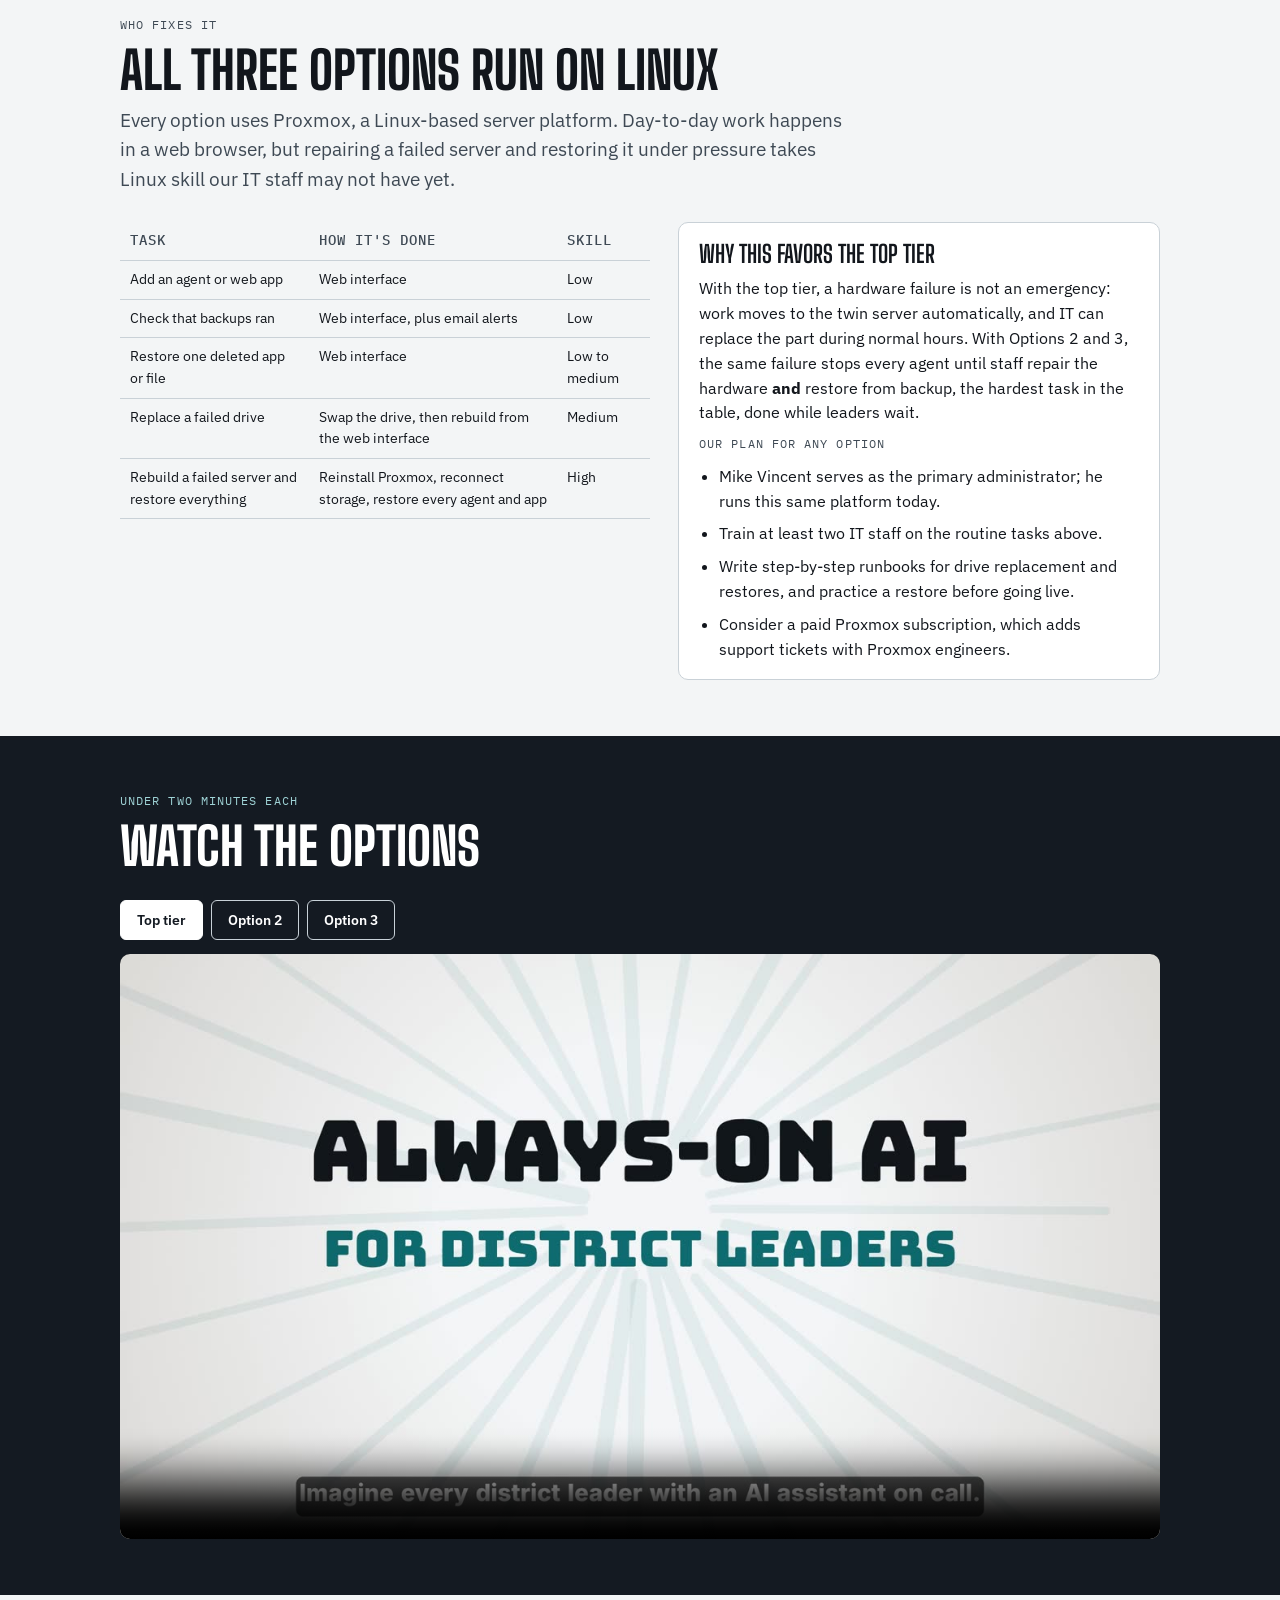
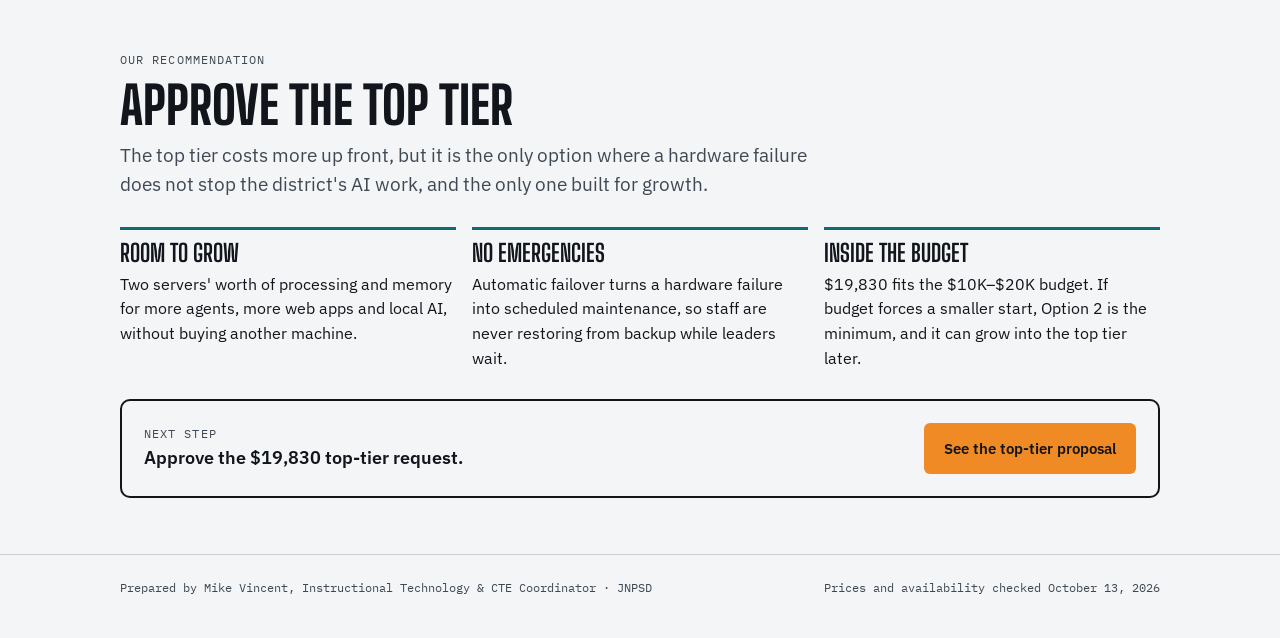
==== commit 42ea1885: "Update index.html" ====
--- a/index.html
+++ b/index.html
@@ -113,7 +113,7 @@
       <p class="lede">Three ways to build the same thing. Every option gives principals, the superintendent, finance and curriculum leaders the same AI agents, the same frontier AI models and room for district web apps. What changes is how well the system protects itself, and how much work falls on IT staff when hardware fails.</p>
       <div class="rec-strip">
         <strong>Recommended: Top tier</strong>
-        <p>Automatic failover, the most room for growth, and the least emergency work for IT staff. Option 2 is the minimum we would accept; Option 3 is not recommended.</p>
+        <p>Automatic failover, the most room for growth, and the least emergency work for IT staff. Option 2 is the minimum we would recommend; Option 3 is not recommended.</p>
       </div>
     </div>
   </section>
--- a/site.css
+++ b/site.css
@@ -18,8 +18,6 @@
   --ok-soft: #DDF1E6;
   --warn: #9A5300;
   --warn-soft: #FCE9D4;
-  --bad: #B3261E;
-  --bad-soft: #FBE9E7;
   --f-display: 'Big Shoulders Display', 'Arial Narrow', 'Helvetica Neue', sans-serif;
   --f-body: 'IBM Plex Sans', 'Helvetica Neue', Arial, sans-serif;
   --f-mono: 'IBM Plex Mono', 'Courier New', monospace;
@@ -29,7 +27,7 @@
     --bg: #0F1419; --surface: #18202A; --ink: #E9EEF1; --ink-2: #A9B6C0; --rule: #2E3A46;
     --teal: #5FC0C5; --teal-soft: #15343A; --accent: #F59A3C; --on-accent: #12161C;
     --band: #0A0E13; --band-2: #1C252F; --band-ink: #FFFFFF; --band-muted: #B9C4CC; --band-label: #9FD3D6;
-    --ok: #6FD39D; --ok-soft: #15362A; --warn: #F5B26B; --warn-soft: #3A2814; --bad: #FF8A80; --bad-soft: #3A1714;
+    --ok: #6FD39D; --ok-soft: #15362A; --warn: #F5B26B; --warn-soft: #3A2814;
     color-scheme: dark;
   }
 }
@@ -37,7 +35,7 @@
   --bg: #0F1419; --surface: #18202A; --ink: #E9EEF1; --ink-2: #A9B6C0; --rule: #2E3A46;
   --teal: #5FC0C5; --teal-soft: #15343A; --accent: #F59A3C; --on-accent: #12161C;
   --band: #0A0E13; --band-2: #1C252F; --band-ink: #FFFFFF; --band-muted: #B9C4CC; --band-label: #9FD3D6;
-  --ok: #6FD39D; --ok-soft: #15362A; --warn: #F5B26B; --warn-soft: #3A2814; --bad: #FF8A80; --bad-soft: #3A1714;
+  --ok: #6FD39D; --ok-soft: #15362A; --warn: #F5B26B; --warn-soft: #3A2814;
   color-scheme: dark;
 }
 
